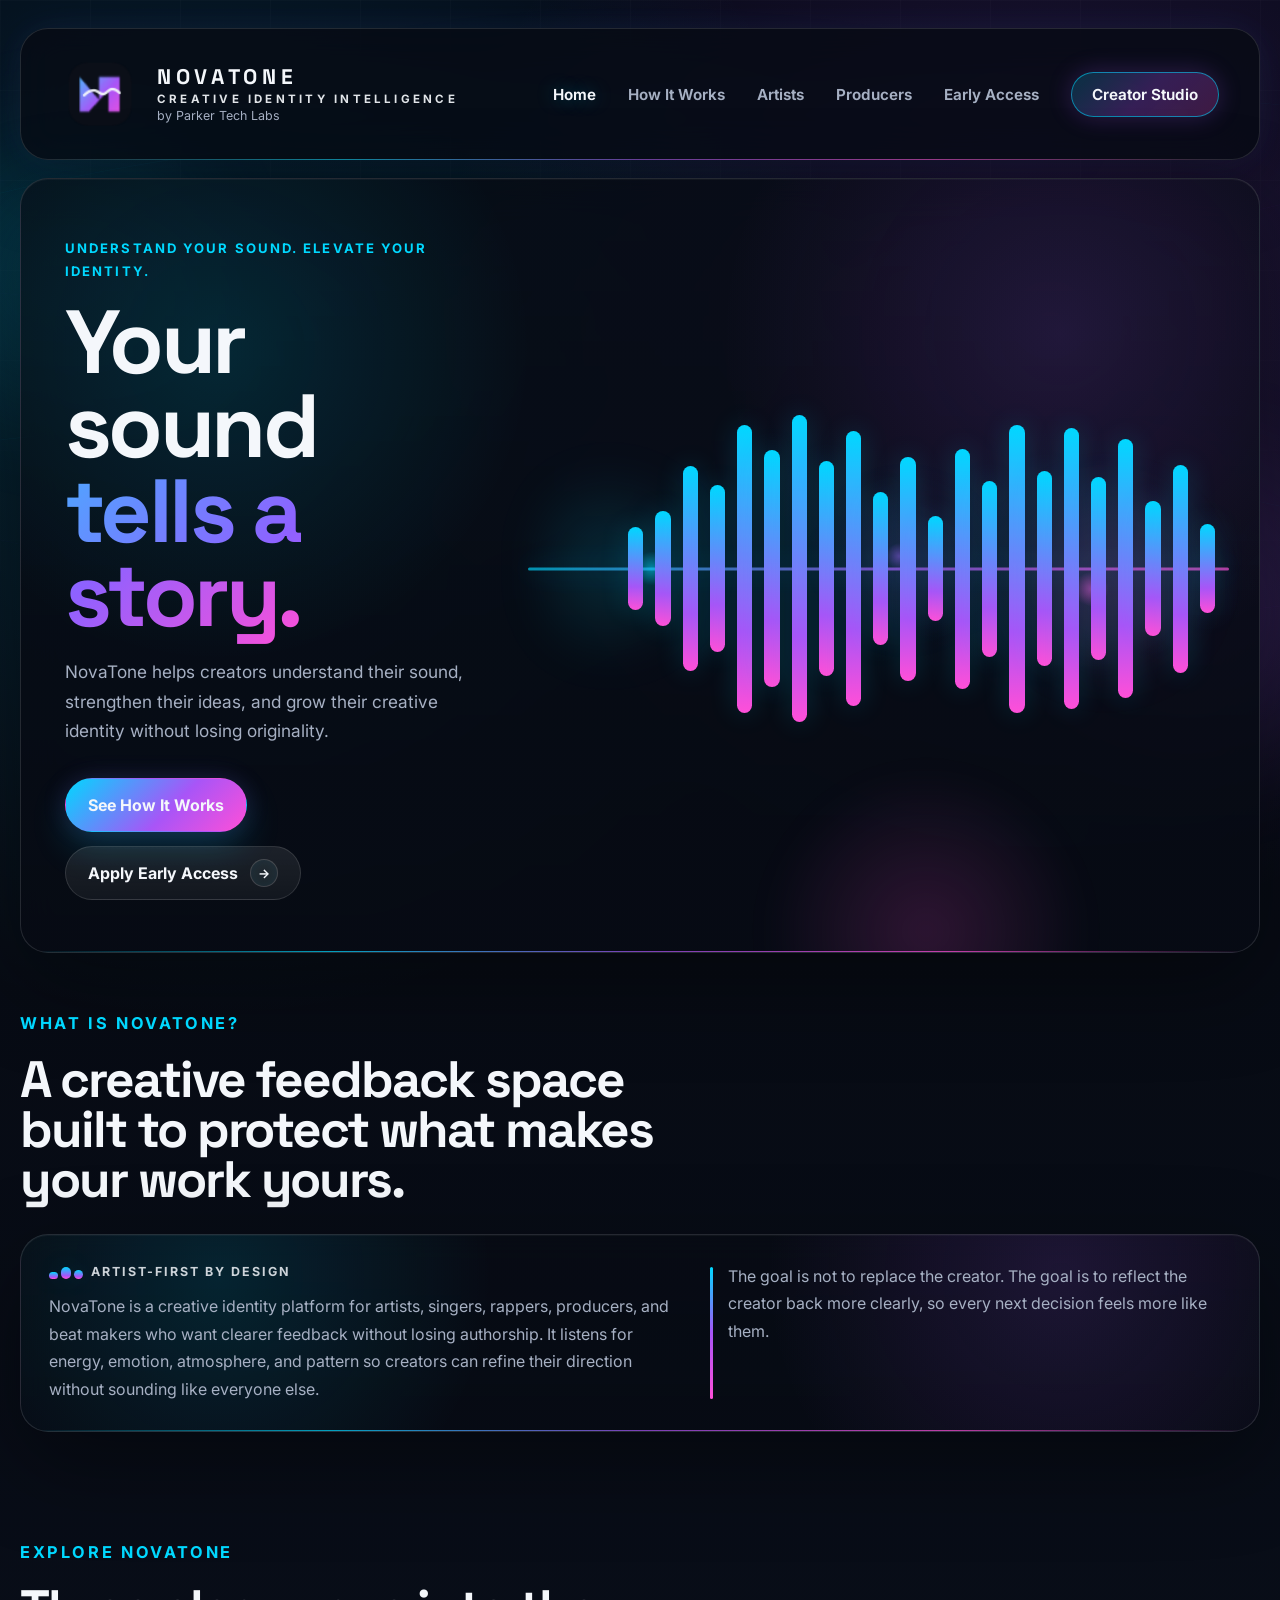
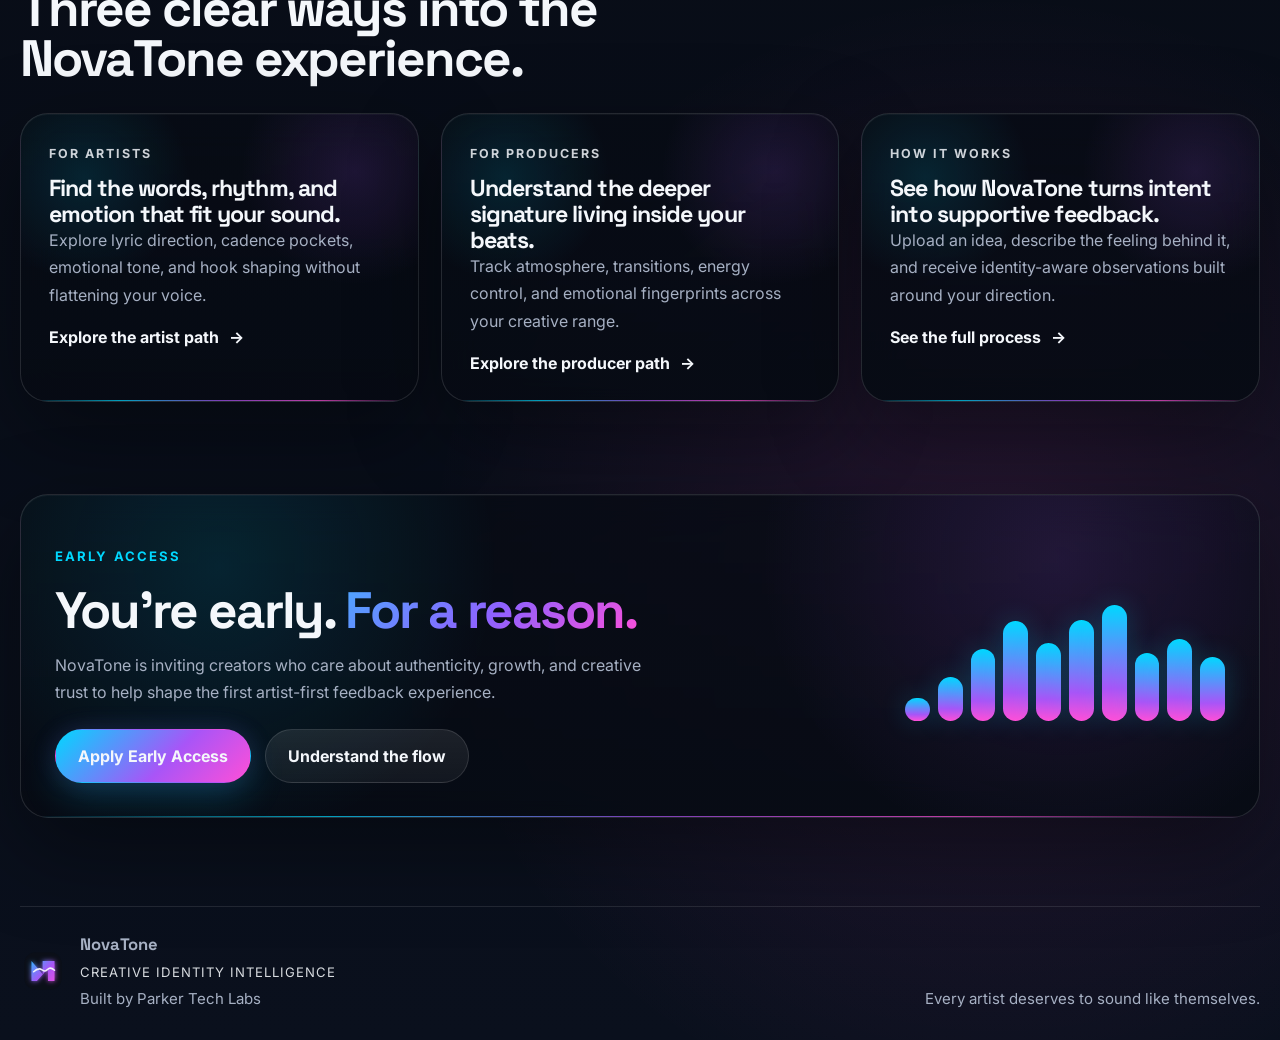
==== public/index.html @ b9816bee "Move deployable site into public root" ====
<!DOCTYPE html>
<html lang="en">
<head>
  <meta charset="UTF-8">
  <meta name="viewport" content="width=device-width, initial-scale=1.0">
  <meta
    name="description"
    content="NovaTone helps creators understand their sound, strengthen their ideas, and grow their creative identity without losing originality."
  >
  <title>NovaTone | Creative Identity Intelligence</title>
  <link rel="icon" type="image/svg+xml" href="assets/novatone-mark.svg">
  <link rel="preconnect" href="https://fonts.googleapis.com">
  <link rel="preconnect" href="https://fonts.gstatic.com" crossorigin>
  <link
    href="https://fonts.googleapis.com/css2?family=Inter:wght@400;500;600;700&family=Space+Grotesk:wght@400;500;700&family=Plus+Jakarta+Sans:wght@400;500;600;700&display=swap"
    rel="stylesheet"
  >
  <link rel="stylesheet" href="css/styles.css">
</head>
<body>
  <div class="page-shell">
    <div class="ambient ambient-one"></div>
    <div class="ambient ambient-two"></div>
    <div class="grid-glow"></div>
    <div class="ambient-lines"></div>

    <header class="nt-header">
      <div class="nt-header-inner">
        <a href="index.html" class="nt-brand">
          <img src="assets/novatone-logo.png" alt="NovaTone logo" class="nt-logo">
          <div class="nt-brand-copy">
            <span class="nt-wordmark">NovaTone</span>
            <span class="nt-tagline">Creative Identity Intelligence</span>
            <span class="nt-built">by Parker Tech Labs</span>
          </div>
        </a>

        <button class="nt-menu-toggle" aria-label="Open navigation" aria-expanded="false">
          <span></span>
          <span></span>
          <span></span>
        </button>

        <nav class="nt-nav">
          <a href="index.html" class="is-active" aria-current="page">Home</a>
          <a href="how-it-works.html">How It Works</a>
          <a href="artists.html">Artists</a>
          <a href="producers.html">Producers</a>
          <a href="early-access.html">Early Access</a>
          <a href="creator-studio.html" class="nt-nav-cta">Creator Studio</a>
        </nav>
      </div>
    </header>

    <div class="nt-shell">
      <section class="nt-hero">
        <div class="nt-hero-copy reveal">
          <p class="eyebrow">UNDERSTAND YOUR SOUND. ELEVATE YOUR IDENTITY.</p>
          <h1>Your sound <span>tells a story.</span></h1>
          <p class="nt-hero-body">
            NovaTone helps creators understand their sound, strengthen their ideas,
            and grow their creative identity without losing originality.
          </p>
          <div class="nt-hero-actions">
            <a class="button button-primary" href="how-it-works.html">See How It Works</a>
            <a class="button button-secondary nt-secondary-action" href="early-access.html">
              <span>Apply Early Access</span>
              <span class="nt-play-icon" aria-hidden="true">→</span>
            </a>
          </div>
        </div>

        <div class="nt-wave-bg" aria-hidden="true">
          <div class="nt-wave-ribbon"></div>
          <div class="nt-wave-bars">
            <span class="wave-bar" data-base="34"></span>
            <span class="wave-bar" data-base="46"></span>
            <span class="wave-bar" data-base="72"></span>
            <span class="wave-bar" data-base="55"></span>
            <span class="wave-bar" data-base="88"></span>
            <span class="wave-bar" data-base="66"></span>
            <span class="wave-bar" data-base="93"></span>
            <span class="wave-bar" data-base="58"></span>
            <span class="wave-bar" data-base="81"></span>
            <span class="wave-bar" data-base="49"></span>
            <span class="wave-bar" data-base="76"></span>
            <span class="wave-bar" data-base="43"></span>
            <span class="wave-bar" data-base="84"></span>
            <span class="wave-bar" data-base="61"></span>
            <span class="wave-bar" data-base="90"></span>
            <span class="wave-bar" data-base="56"></span>
            <span class="wave-bar" data-base="79"></span>
            <span class="wave-bar" data-base="47"></span>
            <span class="wave-bar" data-base="74"></span>
            <span class="wave-bar" data-base="40"></span>
            <span class="wave-bar" data-base="69"></span>
            <span class="wave-bar" data-base="37"></span>
          </div>
        </div>
      </section>
    </div>

    <main>
      <section class="nt-section" id="what-is-novatone">
        <div class="nt-section-heading reveal">
          <p class="eyebrow">What Is NovaTone?</p>
          <h2>A creative feedback space built to protect what makes your work yours.</h2>
        </div>

        <div class="nt-card nt-intro-card interactive-card reveal">
          <div>
            <div class="nt-kicker">
              <span class="nt-wave-chip" aria-hidden="true">
                <span></span>
                <span></span>
                <span></span>
              </span>
              Artist-first by design
            </div>
            <p>
              NovaTone is a creative identity platform for artists, singers,
              rappers, producers, and beat makers who want clearer feedback
              without losing authorship. It listens for energy, emotion,
              atmosphere, and pattern so creators can refine their direction
              without sounding like everyone else.
            </p>
          </div>
          <div class="nt-quote">
            <p>
              The goal is not to replace the creator. The goal is to reflect the
              creator back more clearly, so every next decision feels more like
              them.
            </p>
          </div>
        </div>
      </section>

      <section class="nt-section">
        <div class="nt-section-heading reveal">
          <p class="eyebrow">Explore NovaTone</p>
          <h2>Three clear ways into the NovaTone experience.</h2>
        </div>

        <div class="nt-grid three-up">
          <article class="nt-card interactive-card reveal">
            <div class="nt-kicker">For Artists</div>
            <h3>Find the words, rhythm, and emotion that fit your sound.</h3>
            <p>
              Explore lyric direction, cadence pockets, emotional tone, and hook
              shaping without flattening your voice.
            </p>
            <a href="artists.html" class="nt-link-row">Explore the artist path <span aria-hidden="true">→</span></a>
          </article>

          <article class="nt-card interactive-card reveal">
            <div class="nt-kicker">For Producers</div>
            <h3>Understand the deeper signature living inside your beats.</h3>
            <p>
              Track atmosphere, transitions, energy control, and emotional
              fingerprints across your creative range.
            </p>
            <a href="producers.html" class="nt-link-row">Explore the producer path <span aria-hidden="true">→</span></a>
          </article>

          <article class="nt-card interactive-card reveal">
            <div class="nt-kicker">How It Works</div>
            <h3>See how NovaTone turns intent into supportive feedback.</h3>
            <p>
              Upload an idea, describe the feeling behind it, and receive
              identity-aware observations built around your direction.
            </p>
            <a href="how-it-works.html" class="nt-link-row">See the full process <span aria-hidden="true">→</span></a>
          </article>
        </div>
      </section>

      <section class="nt-section">
        <div class="nt-home-cta reveal">
          <div class="nt-home-cta-copy">
            <p class="eyebrow">Early Access</p>
            <h2>You’re early. <span>For a reason.</span></h2>
            <p>
              NovaTone is inviting creators who care about authenticity, growth,
              and creative trust to help shape the first artist-first feedback
              experience.
            </p>
            <div class="nt-home-cta-actions">
              <a href="early-access.html" class="button button-primary">Apply Early Access</a>
              <a href="how-it-works.html" class="button button-secondary">Understand the flow</a>
            </div>
          </div>

          <div class="nt-mini-wave" aria-hidden="true">
            <span data-base="26"></span>
            <span data-base="42"></span>
            <span data-base="58"></span>
            <span data-base="74"></span>
            <span data-base="52"></span>
            <span data-base="68"></span>
            <span data-base="80"></span>
            <span data-base="48"></span>
            <span data-base="64"></span>
            <span data-base="56"></span>
          </div>
        </div>
      </section>
    </main>

    <footer class="nt-footer">
      <div class="footer-lockup">
        <img src="assets/novatone-mark.svg" alt="">
        <div class="footer-copy">
          <p class="footer-brand">NovaTone</p>
          <p class="footer-tagline">Creative Identity Intelligence</p>
          <p class="footer-meta">Built by Parker Tech Labs</p>
        </div>
      </div>
      <p class="footer-note">Every artist deserves to sound like themselves.</p>
    </footer>
  </div>

  <script src="js/main.js"></script>
</body>
</html>
---- public/css/styles.css ----
:root {
  color-scheme: dark;
  --cyan: #00d8ff;
  --purple: #a855f7;
  --magenta: #ff4fd8;
  --bg: #070b14;
  --bg-soft: #0b0f18;
  --panel: rgba(7, 11, 20, 0.72);
  --panel-strong: rgba(10, 15, 28, 0.88);
  --panel-soft: rgba(255, 255, 255, 0.06);
  --text: #f4f7fb;
  --muted: #a6b0c3;
  --line: rgba(255, 255, 255, 0.1);
  --line-strong: rgba(0, 216, 255, 0.28);
  --radius-xl: 32px;
  --radius-lg: 28px;
  --radius-md: 20px;
  --radius-sm: 14px;
  --shadow: 0 30px 90px rgba(0, 0, 0, 0.38);
  --shadow-soft: 0 20px 60px rgba(0, 0, 0, 0.3);
  --max-width: 1440px;
  --content-width: 1240px;
}

* {
  box-sizing: border-box;
}

html {
  scroll-behavior: smooth;
}

body {
  margin: 0;
  min-width: 320px;
  font-family: "Inter", "Plus Jakarta Sans", sans-serif;
  color: var(--text);
  background:
    radial-gradient(circle at 16% 14%, rgba(0, 216, 255, 0.14), transparent 26%),
    radial-gradient(circle at 82% 12%, rgba(168, 85, 247, 0.18), transparent 24%),
    radial-gradient(circle at 78% 82%, rgba(255, 79, 216, 0.12), transparent 24%),
    linear-gradient(180deg, #060915 0%, #070b14 36%, #0a101d 100%);
}

body.menu-open {
  overflow: hidden;
}

a {
  color: inherit;
  text-decoration: none;
}

button,
input,
textarea,
select {
  font: inherit;
}

button,
a,
input,
textarea,
select {
  -webkit-tap-highlight-color: transparent;
}

img {
  display: block;
  max-width: 100%;
}

.page-shell {
  position: relative;
  overflow: hidden;
}

.ambient,
.grid-glow,
.ambient-lines {
  position: fixed;
  pointer-events: none;
  z-index: 0;
  will-change: transform;
}

.ambient {
  border-radius: 50%;
}

.ambient-one {
  top: 5rem;
  left: -8rem;
  width: 24rem;
  height: 24rem;
  background: radial-gradient(circle, rgba(0, 216, 255, 0.18), transparent 72%);
  filter: blur(34px);
}

.ambient-two {
  right: -8rem;
  bottom: 5rem;
  width: 26rem;
  height: 26rem;
  background: radial-gradient(circle, rgba(168, 85, 247, 0.2), transparent 70%);
  filter: blur(34px);
}

.grid-glow {
  inset: 0;
  background-image:
    linear-gradient(rgba(255, 255, 255, 0.018) 1px, transparent 1px),
    linear-gradient(90deg, rgba(255, 255, 255, 0.018) 1px, transparent 1px);
  background-size: 90px 90px;
  mask-image: linear-gradient(180deg, rgba(0, 0, 0, 0.92), transparent 94%);
}

.ambient-lines {
  inset: 0;
  opacity: 0.42;
  background:
    radial-gradient(58% 24% at 50% 16%, rgba(0, 216, 255, 0.08), transparent 72%),
    radial-gradient(40% 18% at 52% 56%, rgba(255, 79, 216, 0.08), transparent 72%);
}

.ambient-lines::before,
.ambient-lines::after {
  content: "";
  position: absolute;
  left: -10%;
  right: -10%;
  height: 180px;
  border-radius: 50%;
  border-top: 1px solid rgba(0, 216, 255, 0.1);
  border-bottom: 1px solid rgba(168, 85, 247, 0.08);
}

.ambient-lines::before {
  top: 12%;
  transform: rotate(-4deg);
}

.ambient-lines::after {
  top: 48%;
  transform: rotate(3deg);
}

.nt-header,
.nt-section,
.nt-footer,
main {
  position: relative;
  z-index: 1;
}

.nt-header {
  width: min(var(--max-width), calc(100% - 40px));
  margin: 28px auto 0;
}

.nt-header-inner {
  position: relative;
  min-height: 96px;
  display: flex;
  align-items: center;
  justify-content: space-between;
  gap: 32px;
  padding: 26px 40px;
  border-radius: 28px;
  background: rgba(7, 11, 20, 0.78);
  border: 1px solid rgba(255, 255, 255, 0.12);
  backdrop-filter: blur(20px);
  box-shadow:
    0 24px 70px rgba(0, 0, 0, 0.35),
    0 0 38px rgba(0, 216, 255, 0.05),
    0 0 42px rgba(168, 85, 247, 0.08);
}

.nt-header-inner::after {
  content: "";
  position: absolute;
  left: 28px;
  right: 28px;
  bottom: -1px;
  height: 1px;
  background: linear-gradient(90deg, transparent, var(--cyan), var(--purple), var(--magenta), transparent);
  opacity: 0.55;
}

.nt-brand {
  display: flex;
  align-items: center;
  gap: 18px;
  min-width: 290px;
}

.nt-logo {
  width: 78px;
  height: 78px;
  object-fit: contain;
  flex-shrink: 0;
}

.nt-brand-copy {
  display: flex;
  flex-direction: column;
  justify-content: center;
  line-height: 1.05;
}

.nt-wordmark {
  font-family: "Space Grotesk", sans-serif;
  font-size: 1.32rem;
  font-weight: 800;
  letter-spacing: 0.22em;
  text-transform: uppercase;
}

.nt-tagline {
  margin-top: 5px;
  font-size: 0.72rem;
  font-weight: 700;
  letter-spacing: 0.28em;
  text-transform: uppercase;
  color: rgba(244, 247, 251, 0.92);
}

.nt-built {
  margin-top: 4px;
  font-size: 0.78rem;
  color: var(--muted);
}

.nt-menu-toggle {
  display: none;
}

.nt-nav {
  display: flex;
  align-items: center;
  justify-content: flex-end;
  gap: 32px;
  margin-left: auto;
}

.nt-nav a {
  color: var(--muted);
  font-size: 0.95rem;
  font-weight: 650;
  transition: color 180ms ease, text-shadow 180ms ease, transform 180ms ease;
}

.nt-nav a:hover,
.nt-nav a:focus-visible,
.nt-nav a.is-active,
.nt-nav a[aria-current="page"] {
  color: var(--text);
  text-shadow: 0 0 18px rgba(0, 216, 255, 0.35);
}

.nt-nav-cta {
  padding: 12px 20px;
  border-radius: 999px;
  color: var(--text) !important;
  border: 1px solid rgba(0, 216, 255, 0.55);
  background: linear-gradient(135deg, rgba(0, 216, 255, 0.18), rgba(168, 85, 247, 0.28), rgba(255, 79, 216, 0.22));
  box-shadow: 0 0 24px rgba(168, 85, 247, 0.24);
}

.nt-nav-cta:hover,
.nt-nav-cta:focus-visible {
  transform: translateY(-2px);
}

main {
  width: min(var(--content-width), calc(100% - 40px));
  margin: 0 auto;
}

.nt-shell {
  width: min(var(--max-width), calc(100% - 40px));
  margin: 0 auto;
  position: relative;
  z-index: 1;
}

.eyebrow,
.nt-section-label {
  margin: 0 0 18px;
  color: var(--cyan);
  font-size: 0.82rem;
  font-weight: 700;
  letter-spacing: 0.16em;
  text-transform: uppercase;
}

h1,
h2,
h3 {
  margin: 0;
  font-family: "Space Grotesk", sans-serif;
  letter-spacing: -0.04em;
  color: var(--text);
}

h1 {
  line-height: 0.94;
}

h2 {
  line-height: 0.98;
}

p,
li {
  margin: 0;
  color: var(--muted);
  line-height: 1.72;
}

.button,
.nt-cta {
  display: inline-flex;
  align-items: center;
  justify-content: center;
  min-height: 54px;
  padding: 0 22px;
  border-radius: 999px;
  border: 1px solid transparent;
  font-weight: 700;
  transition:
    transform 180ms ease,
    box-shadow 180ms ease,
    border-color 180ms ease,
    background-color 180ms ease;
}

.button:hover,
.button:focus-visible,
.nt-cta:hover,
.nt-cta:focus-visible {
  transform: translateY(-2px);
}

.button-primary,
.nt-cta-primary {
  background: linear-gradient(135deg, var(--cyan), var(--purple) 58%, var(--magenta));
  box-shadow:
    0 16px 36px rgba(0, 216, 255, 0.18),
    0 0 26px rgba(168, 85, 247, 0.14);
}

.button-secondary,
.nt-cta-secondary {
  border-color: rgba(255, 255, 255, 0.12);
  background:
    linear-gradient(180deg, rgba(255, 255, 255, 0.06), rgba(255, 255, 255, 0.02)),
    rgba(255, 255, 255, 0.03);
}

.nt-card,
.nt-page-hero,
.nt-hero,
.nt-home-cta,
.nt-form-shell,
.nt-timeline,
.nt-trust-band {
  border: 1px solid rgba(255, 255, 255, 0.12);
  background:
    radial-gradient(circle at 16% 22%, rgba(0, 216, 255, 0.12), transparent 26%),
    radial-gradient(circle at 84% 20%, rgba(168, 85, 247, 0.14), transparent 28%),
    linear-gradient(180deg, rgba(7, 11, 20, 0.82), rgba(7, 11, 20, 0.94));
  backdrop-filter: blur(18px);
  box-shadow:
    var(--shadow),
    inset 0 1px 0 rgba(255, 255, 255, 0.04);
}

.nt-card {
  position: relative;
  padding: 28px;
  border-radius: var(--radius-lg);
  overflow: hidden;
}

.nt-card::after,
.nt-page-hero::after,
.nt-hero::after,
.nt-home-cta::after,
.nt-form-shell::after,
.nt-timeline::after {
  content: "";
  position: absolute;
  left: 0;
  right: 0;
  bottom: 0;
  height: 1px;
  background: linear-gradient(90deg, transparent, var(--cyan), var(--purple), var(--magenta), transparent);
  opacity: 0.72;
}

.nt-section {
  padding: 92px 0 0;
}

.nt-section:first-child {
  padding-top: 42px;
}

.nt-section-heading {
  max-width: 40rem;
  margin-bottom: 28px;
}

.nt-section-heading h2 {
  font-size: clamp(2rem, 4vw, 3.2rem);
}

.nt-section-heading p {
  margin-top: 14px;
  font-size: 1.02rem;
}

.nt-grid {
  display: grid;
  gap: 22px;
}

.nt-grid.three-up {
  grid-template-columns: repeat(3, minmax(0, 1fr));
}

.nt-grid.two-up {
  grid-template-columns: repeat(2, minmax(0, 1fr));
}

.nt-card h3 {
  font-size: 1.45rem;
  line-height: 1.12;
}

.nt-card p + p,
.nt-card ul,
.nt-card .button,
.nt-card .nt-cta {
  margin-top: 16px;
}

.nt-card ul {
  padding-left: 1.1rem;
}

.nt-card li + li {
  margin-top: 8px;
}

.nt-kicker {
  display: inline-flex;
  align-items: center;
  gap: 8px;
  margin-bottom: 14px;
  color: rgba(244, 247, 251, 0.84);
  font-size: 0.78rem;
  font-weight: 700;
  letter-spacing: 0.16em;
  text-transform: uppercase;
}

.nt-wave-chip {
  width: 34px;
  height: 14px;
  display: inline-flex;
  align-items: end;
  gap: 3px;
}

.nt-wave-chip span,
.wave-bar,
.nt-mini-wave span {
  flex: 1 1 0;
  min-width: 4px;
  border-radius: 999px;
  background: linear-gradient(180deg, var(--cyan), var(--purple) 72%, var(--magenta));
  box-shadow: 0 0 28px rgba(0, 216, 255, 0.2);
  transition: height 380ms ease;
}

.nt-wave-chip span:nth-child(1) {
  height: 48%;
}

.nt-wave-chip span:nth-child(2) {
  height: 86%;
}

.nt-wave-chip span:nth-child(3) {
  height: 60%;
}

.nt-hero {
  position: relative;
  min-height: 500px;
  display: grid;
  grid-template-columns: minmax(320px, 0.72fr) minmax(0, 1.28fr);
  gap: 32px;
  align-items: center;
  margin-top: 18px;
  padding: 58px 44px 52px;
  border-radius: var(--radius-lg);
  overflow: hidden;
}

.nt-hero::before {
  content: "";
  position: absolute;
  inset: auto 14% -18% auto;
  width: 320px;
  height: 320px;
  border-radius: 50%;
  background: radial-gradient(circle, rgba(255, 79, 216, 0.16), transparent 72%);
  filter: blur(16px);
}

.nt-hero-copy,
.nt-wave-bg,
.nt-page-hero-copy,
.nt-page-hero-visual {
  position: relative;
  z-index: 1;
}

.nt-hero-copy {
  max-width: 36rem;
}

.nt-hero-copy h1 {
  max-width: 8.4ch;
  font-size: clamp(3.8rem, 7vw, 5.9rem);
}

.nt-hero-copy h1 span,
.nt-page-hero-copy h1 span,
.nt-home-cta-copy h2 span,
.nt-gradient-text {
  background: linear-gradient(135deg, #4ba9ff, #8f61ff 52%, #ff4fd8);
  -webkit-background-clip: text;
  background-clip: text;
  color: transparent;
}

.nt-hero-body {
  max-width: 31rem;
  margin-top: 20px;
  font-size: 1.08rem;
}

.nt-hero-actions {
  display: flex;
  flex-wrap: wrap;
  gap: 14px;
  margin-top: 32px;
}

.nt-secondary-action {
  gap: 12px;
}

.nt-play-icon {
  width: 28px;
  height: 28px;
  display: inline-flex;
  align-items: center;
  justify-content: center;
  border-radius: 50%;
  border: 1px solid rgba(255, 255, 255, 0.16);
  background: rgba(255, 255, 255, 0.04);
  box-shadow: inset 0 0 16px rgba(0, 216, 255, 0.08);
  font-size: 0.8rem;
}

.nt-wave-bg,
.nt-page-hero-visual {
  min-height: 320px;
}

.nt-wave-bg::before,
.nt-page-hero-visual::before {
  content: "";
  position: absolute;
  inset: 8% 0 6% 6%;
  background:
    radial-gradient(circle at 10% 48%, rgba(0, 216, 255, 0.16), transparent 16%),
    radial-gradient(circle at 54% 46%, rgba(168, 85, 247, 0.15), transparent 18%),
    radial-gradient(circle at 84% 54%, rgba(255, 79, 216, 0.18), transparent 18%);
  filter: blur(24px);
}

.nt-wave-ribbon,
.nt-wave-bars,
.nt-page-wave,
.nt-page-wave-bars {
  position: absolute;
  inset: 0;
}

.nt-wave-ribbon::before,
.nt-page-wave::before {
  content: "";
  position: absolute;
  left: 4%;
  right: -2%;
  top: 50%;
  height: 3px;
  transform: translateY(-50%);
  border-radius: 999px;
  background: linear-gradient(90deg, rgba(0, 216, 255, 0.8), rgba(168, 85, 247, 0.88), rgba(255, 79, 216, 0.84));
  box-shadow:
    0 0 26px rgba(0, 216, 255, 0.34),
    0 0 36px rgba(168, 85, 247, 0.18);
  opacity: 0.82;
}

.nt-wave-ribbon::after,
.nt-page-wave::after {
  content: "";
  position: absolute;
  inset: 18% 0 18% 4%;
  background:
    radial-gradient(circle at 18% 50%, rgba(0, 216, 255, 0.72), transparent 3%),
    radial-gradient(circle at 54% 44%, rgba(168, 85, 247, 0.64), transparent 3.4%),
    radial-gradient(circle at 82% 60%, rgba(255, 79, 216, 0.7), transparent 3%);
  opacity: 0.72;
}

.nt-wave-bars,
.nt-page-wave-bars {
  left: 18%;
  right: 0;
  display: flex;
  align-items: center;
  justify-content: space-between;
  gap: clamp(6px, 1vw, 12px);
}

.wave-bar,
.nt-page-wave-bars span {
  width: clamp(3px, 0.42vw, 6px);
  min-width: clamp(3px, 0.42vw, 6px);
  height: 44%;
}

.nt-page-hero {
  position: relative;
  display: grid;
  grid-template-columns: minmax(320px, 0.82fr) minmax(280px, 0.92fr);
  gap: 30px;
  align-items: center;
  margin-top: 28px;
  padding: 42px;
  border-radius: var(--radius-lg);
  overflow: hidden;
}

.nt-page-hero-copy h1 {
  max-width: 10ch;
  font-size: clamp(3rem, 6vw, 4.8rem);
}

.nt-page-hero-copy p {
  max-width: 34rem;
  margin-top: 18px;
  font-size: 1.05rem;
}

.nt-page-hero-note {
  position: relative;
  z-index: 1;
  padding: 22px;
  border-radius: 24px;
  border: 1px solid rgba(255, 255, 255, 0.1);
  background: rgba(255, 255, 255, 0.04);
  box-shadow: inset 0 1px 0 rgba(255, 255, 255, 0.04);
}

.nt-page-hero-note p + p {
  margin-top: 10px;
}

.nt-page-hero-note strong {
  color: var(--text);
}

.nt-intro-card {
  display: grid;
  grid-template-columns: 1.1fr 0.9fr;
  gap: 24px;
  align-items: stretch;
}

.nt-quote {
  position: relative;
  padding-left: 18px;
}

.nt-quote::before {
  content: "";
  position: absolute;
  left: 0;
  top: 0.25rem;
  bottom: 0.25rem;
  width: 3px;
  border-radius: 999px;
  background: linear-gradient(180deg, var(--cyan), var(--purple), var(--magenta));
}

.nt-link-row {
  display: flex;
  align-items: center;
  gap: 10px;
  margin-top: 18px;
  color: var(--text);
  font-weight: 700;
}

.nt-home-cta {
  position: relative;
  display: grid;
  grid-template-columns: minmax(0, 1fr) 320px;
  gap: 26px;
  align-items: center;
  padding: 34px;
  border-radius: var(--radius-lg);
  overflow: hidden;
}

.nt-home-cta-copy h2 {
  font-size: clamp(2.2rem, 4vw, 3.4rem);
}

.nt-home-cta-copy p {
  max-width: 38rem;
  margin-top: 16px;
}

.nt-home-cta-actions {
  display: flex;
  gap: 14px;
  flex-wrap: wrap;
  margin-top: 22px;
}

.nt-mini-wave {
  display: flex;
  align-items: end;
  gap: 8px;
  height: 130px;
}

.nt-mini-wave span {
  width: 8px;
  min-width: 8px;
}

.nt-page-list {
  display: grid;
  gap: 16px;
}

.nt-page-list-item {
  display: grid;
  grid-template-columns: 58px 1fr;
  gap: 18px;
  align-items: start;
}

.nt-page-index {
  width: 58px;
  height: 58px;
  display: grid;
  place-items: center;
  border-radius: 18px;
  border: 1px solid rgba(255, 255, 255, 0.1);
  background: rgba(255, 255, 255, 0.04);
  color: var(--text);
  font-weight: 800;
}

.nt-page-list-item h3 {
  font-size: 1.3rem;
}

.nt-timeline {
  position: relative;
  padding: 28px;
  border-radius: var(--radius-lg);
  overflow: hidden;
}

.nt-timeline-track {
  display: grid;
  grid-template-columns: repeat(5, minmax(0, 1fr));
  gap: 16px;
  position: relative;
}

.nt-timeline-track::before {
  content: "";
  position: absolute;
  left: 2%;
  right: 2%;
  top: 25px;
  height: 2px;
  background: linear-gradient(90deg, rgba(0, 216, 255, 0.4), rgba(168, 85, 247, 0.42), rgba(255, 79, 216, 0.42));
  opacity: 0.7;
}

.nt-timeline-node {
  position: relative;
  padding-top: 52px;
}

.nt-timeline-node::before {
  content: "";
  position: absolute;
  top: 16px;
  left: 0;
  width: 20px;
  height: 20px;
  border-radius: 50%;
  background: linear-gradient(135deg, var(--cyan), var(--purple), var(--magenta));
  box-shadow: 0 0 22px rgba(168, 85, 247, 0.22);
}

.nt-timeline-node strong {
  display: block;
  color: var(--text);
  margin-bottom: 8px;
}

.nt-form-shell {
  position: relative;
  padding: 32px;
  border-radius: var(--radius-lg);
  overflow: hidden;
}

.nt-form-grid {
  display: grid;
  grid-template-columns: repeat(2, minmax(0, 1fr));
  gap: 18px;
}

.nt-field {
  display: grid;
  gap: 10px;
}

.nt-field.is-full {
  grid-column: 1 / -1;
}

.nt-field span {
  color: rgba(244, 247, 251, 0.92);
  font-size: 0.96rem;
  font-weight: 600;
}

input,
textarea,
select {
  width: 100%;
  padding: 16px 18px;
  border-radius: 18px;
  border: 1px solid rgba(255, 255, 255, 0.12);
  background:
    linear-gradient(180deg, rgba(255, 255, 255, 0.06), rgba(255, 255, 255, 0.03)),
    rgba(255, 255, 255, 0.03);
  color: var(--text);
  outline: none;
  backdrop-filter: blur(10px);
  transition: border-color 180ms ease, box-shadow 180ms ease;
}

textarea {
  min-height: 128px;
  resize: vertical;
}

input:focus,
textarea:focus,
select:focus {
  border-color: rgba(0, 216, 255, 0.34);
  box-shadow:
    0 0 0 4px rgba(0, 216, 255, 0.08),
    0 0 18px rgba(168, 85, 247, 0.08);
}

.option-row {
  display: flex;
  flex-wrap: wrap;
  gap: 10px;
}

.option-pill {
  padding: 12px 14px;
  border: 1px solid rgba(255, 255, 255, 0.12);
  border-radius: 999px;
  background: rgba(255, 255, 255, 0.045);
  color: var(--text);
  cursor: pointer;
  transition:
    transform 180ms ease,
    border-color 180ms ease,
    box-shadow 180ms ease,
    background-color 180ms ease;
}

.option-pill:hover,
.option-pill:focus-visible,
.option-pill.is-selected {
  transform: translateY(-2px);
  border-color: rgba(255, 79, 216, 0.28);
  background: rgba(255, 79, 216, 0.09);
  box-shadow: 0 16px 34px rgba(0, 0, 0, 0.28);
}

.consent-row {
  display: flex;
  align-items: flex-start;
  gap: 12px;
  margin-top: 22px;
}

.nt-form-block {
  margin-top: 20px;
}

.consent-row input {
  width: 18px;
  height: 18px;
  margin-top: 2px;
  padding: 0;
}

.form-feedback {
  min-height: 24px;
  margin-top: 16px;
  color: #ffb8d9;
  font-size: 0.95rem;
}

.form-feedback.is-success {
  color: rgba(148, 255, 227, 0.94);
}

.nt-success-panel {
  display: none;
  margin-top: 22px;
  padding: 24px;
  border-radius: 24px;
  border: 1px solid rgba(0, 216, 255, 0.16);
  background: rgba(255, 255, 255, 0.035);
}

.nt-success-panel.is-visible {
  display: block;
}

.nt-form-actions {
  margin-top: 18px;
}

.nt-success-next {
  margin-top: 12px;
}

.nt-interview-column {
  display: grid;
  gap: 14px;
}

.nt-footer {
  width: min(var(--content-width), calc(100% - 40px));
  margin: 88px auto 28px;
  padding: 24px 0 0;
  display: flex;
  justify-content: space-between;
  align-items: end;
  gap: 24px;
  border-top: 1px solid rgba(255, 255, 255, 0.1);
}

.footer-lockup {
  display: inline-flex;
  align-items: center;
  gap: 14px;
}

.footer-lockup img {
  width: 46px;
  height: 46px;
}

.footer-copy {
  display: flex;
  flex-direction: column;
  gap: 2px;
}

.footer-brand {
  font-family: "Space Grotesk", sans-serif;
  font-size: 1.04rem;
  font-weight: 800;
}

.footer-tagline {
  color: rgba(244, 247, 251, 0.88);
  font-size: 0.82rem;
  letter-spacing: 0.08em;
  text-transform: uppercase;
}

.footer-meta,
.footer-note {
  color: var(--muted);
  font-size: 0.94rem;
}

.reveal {
  opacity: 0;
  transform: translateY(28px);
  transition: opacity 620ms ease, transform 620ms ease;
}

.reveal.is-visible {
  opacity: 1;
  transform: translateY(0);
}

.interactive-card {
  transition:
    transform 220ms ease,
    border-color 220ms ease,
    box-shadow 220ms ease;
}

.interactive-card:hover,
.interactive-card:focus-within {
  border-color: rgba(0, 216, 255, 0.22);
  box-shadow:
    0 28px 72px rgba(0, 0, 0, 0.52),
    0 0 34px rgba(168, 85, 247, 0.08);
}

@keyframes floatParticle {
  0% {
    transform: translate3d(0, 0, 0) scale(0.94);
    opacity: 0.14;
  }
  20% {
    opacity: 0.58;
  }
  50% {
    transform: translate3d(10px, -18px, 0) scale(1.04);
    opacity: 0.72;
  }
  100% {
    transform: translate3d(-8px, -42px, 0) scale(0.9);
    opacity: 0.08;
  }
}

@media (max-width: 1180px) {
  .nt-header-inner {
    padding: 20px 26px;
  }

  .nt-hero,
  .nt-page-hero {
    grid-template-columns: 1fr;
  }

  .nt-wave-bg,
  .nt-page-hero-visual {
    min-height: 260px;
  }

  .nt-home-cta {
    grid-template-columns: 1fr;
  }
}

@media (max-width: 980px) {
  .nt-grid.three-up,
  .nt-grid.two-up,
  .nt-form-grid,
  .nt-timeline-track,
  .nt-intro-card {
    grid-template-columns: 1fr;
  }

  .nt-timeline-track::before {
    display: none;
  }

  .nt-timeline-node {
    padding-top: 44px;
  }
}

@media (max-width: 820px) {
  .nt-header {
    width: min(calc(100% - 24px), var(--max-width));
  }

  .nt-header-inner {
    min-height: 84px;
    padding: 16px 18px;
    gap: 18px;
  }

  .nt-brand {
    min-width: 0;
    gap: 12px;
  }

  .nt-logo {
    width: 64px;
    height: 64px;
  }

  .nt-wordmark {
    font-size: 1.1rem;
    letter-spacing: 0.16em;
  }

  .nt-tagline {
    letter-spacing: 0.14em;
  }

  .nt-menu-toggle {
    margin-left: auto;
    width: 48px;
    height: 48px;
    display: inline-flex;
    align-items: center;
    justify-content: center;
    flex-direction: column;
    gap: 4px;
    border: 0;
    border-radius: 16px;
    background: rgba(255, 255, 255, 0.04);
    cursor: pointer;
  }

  .nt-menu-toggle span {
    width: 18px;
    height: 2px;
    display: block;
    border-radius: 999px;
    background: linear-gradient(90deg, var(--cyan), var(--purple));
  }

  .nt-nav {
    position: absolute;
    top: calc(100% + 12px);
    right: 0;
    left: 0;
    display: none;
    flex-direction: column;
    align-items: stretch;
    gap: 10px;
    padding: 16px;
    border-radius: 22px;
    background: rgba(7, 11, 20, 0.94);
    border: 1px solid rgba(255, 255, 255, 0.1);
    backdrop-filter: blur(18px);
    box-shadow: 0 24px 60px rgba(0, 0, 0, 0.32);
  }

  .nt-nav.is-open {
    display: flex;
  }

  .nt-nav a {
    width: 100%;
    text-align: center;
    padding: 12px 14px;
    border-radius: 14px;
    background: rgba(255, 255, 255, 0.03);
  }

  main,
  .nt-footer,
  .nt-shell {
    width: min(calc(100% - 24px), var(--content-width));
  }

  .nt-hero,
  .nt-page-hero,
  .nt-home-cta,
  .nt-form-shell {
    padding: 28px 22px;
  }

  .nt-hero-actions,
  .nt-home-cta-actions {
    flex-direction: column;
    align-items: stretch;
  }
}

@media (max-width: 640px) {
  .nt-header {
    width: min(calc(100% - 20px), var(--max-width));
    margin-top: 16px;
  }

  main,
  .nt-footer,
  .nt-shell {
    width: min(calc(100% - 20px), var(--content-width));
  }

  .nt-logo {
    width: 56px;
    height: 56px;
  }

  .nt-tagline {
    font-size: 0.64rem;
    letter-spacing: 0.1em;
  }

  .nt-built {
    font-size: 0.72rem;
  }

  .nt-hero-copy h1,
  .nt-page-hero-copy h1 {
    font-size: clamp(2.8rem, 10vw, 4.4rem);
  }

  .nt-footer {
    flex-direction: column;
    align-items: flex-start;
  }
}

@media (prefers-reduced-motion: reduce) {
  html {
    scroll-behavior: auto;
  }

  *,
  *::before,
  *::after {
    animation: none !important;
    transition: none !important;
  }

  .reveal {
    opacity: 1;
    transform: none;
  }
}
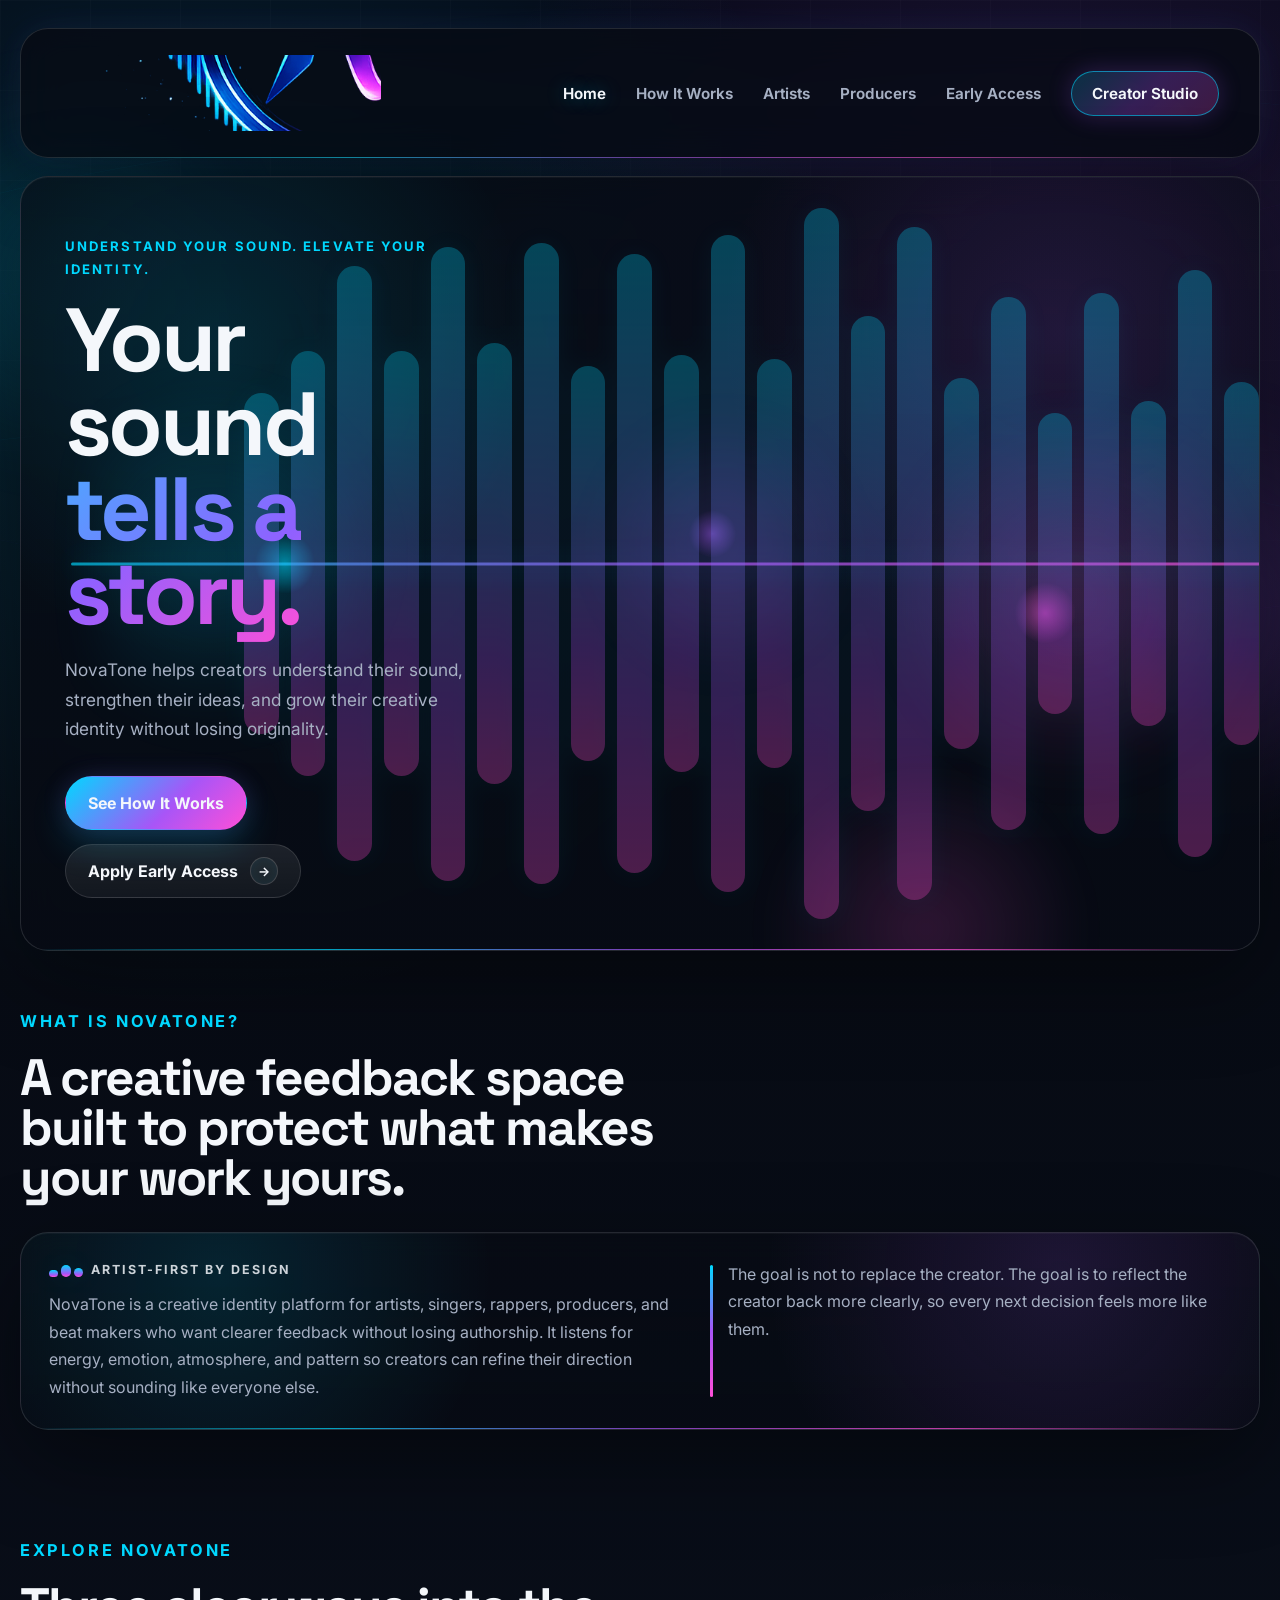
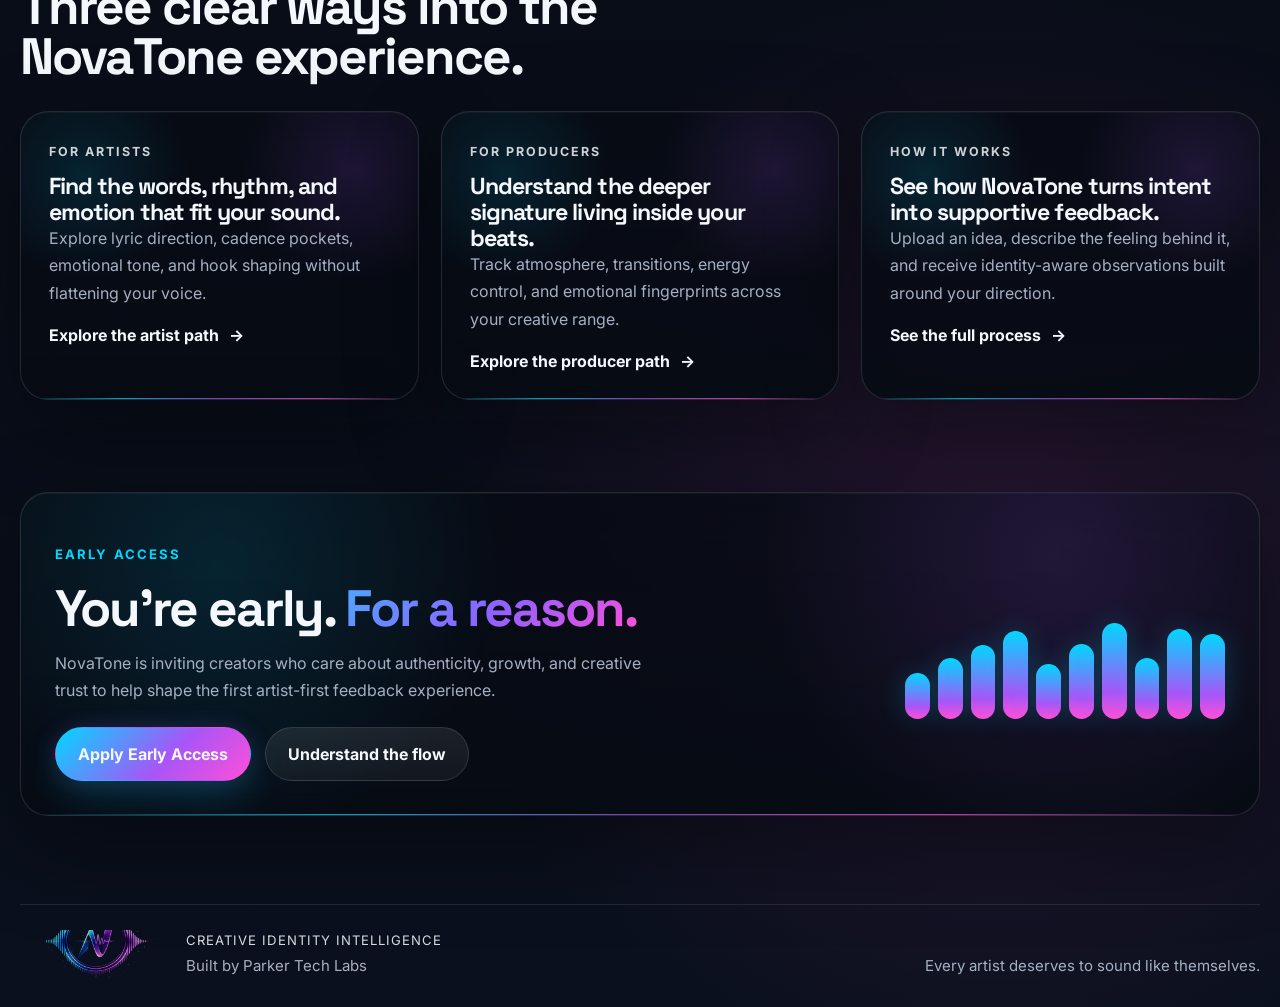
==== commit cf36d038: "Add creator profile persistence and studio shell updates" ====
--- a/public/index.html
+++ b/public/index.html
@@ -8,7 +8,7 @@
     content="NovaTone helps creators understand their sound, strengthen their ideas, and grow their creative identity without losing originality."
   >
   <title>NovaTone | Creative Identity Intelligence</title>
-  <link rel="icon" type="image/svg+xml" href="assets/novatone-mark.svg">
+  <link rel="icon" type="image/png" href="assets/branding/novatone-logo.png">
   <link rel="preconnect" href="https://fonts.googleapis.com">
   <link rel="preconnect" href="https://fonts.gstatic.com" crossorigin>
   <link
@@ -26,13 +26,12 @@
 
     <header class="nt-header">
       <div class="nt-header-inner">
-        <a href="index.html" class="nt-brand">
-          <img src="assets/novatone-logo.png" alt="NovaTone logo" class="nt-logo">
-          <div class="nt-brand-copy">
-            <span class="nt-wordmark">NovaTone</span>
-            <span class="nt-tagline">Creative Identity Intelligence</span>
-            <span class="nt-built">by Parker Tech Labs</span>
-          </div>
+        <a href="index.html" class="nt-brand-crop" aria-label="NovaTone home">
+          <img
+            src="assets/branding/novatone-logo.png"
+            alt="NovaTone"
+            class="nt-brand-crop-img"
+          />
         </a>
 
         <button class="nt-menu-toggle" aria-label="Open navigation" aria-expanded="false">
@@ -208,9 +207,8 @@
 
     <footer class="nt-footer">
       <div class="footer-lockup">
-        <img src="assets/novatone-mark.svg" alt="">
+        <img src="assets/branding/novatone-logo.png" alt="NovaTone" class="nt-footer-logo">
         <div class="footer-copy">
-          <p class="footer-brand">NovaTone</p>
           <p class="footer-tagline">Creative Identity Intelligence</p>
           <p class="footer-meta">Built by Parker Tech Labs</p>
         </div>
--- a/public/css/styles.css
+++ b/public/css/styles.css
@@ -161,7 +161,7 @@
 
 .nt-header-inner {
   position: relative;
-  min-height: 96px;
+  min-height: 88px;
   display: flex;
   align-items: center;
   justify-content: space-between;
@@ -191,45 +191,23 @@
 .nt-brand {
   display: flex;
   align-items: center;
-  gap: 18px;
-  min-width: 290px;
-}
-
-.nt-logo {
-  width: 78px;
-  height: 78px;
+  justify-content: flex-start;
+  width: clamp(260px, 26vw, 420px);
+  height: 72px;
+  flex-shrink: 0;
+  text-decoration: none;
+  overflow: visible;
+}
+
+.nt-brand-logo {
+  width: 100%;
+  max-width: 420px;
+  max-height: 68px;
+  height: auto;
   object-fit: contain;
-  flex-shrink: 0;
-}
-
-.nt-brand-copy {
-  display: flex;
-  flex-direction: column;
-  justify-content: center;
-  line-height: 1.05;
-}
-
-.nt-wordmark {
-  font-family: "Space Grotesk", sans-serif;
-  font-size: 1.32rem;
-  font-weight: 800;
-  letter-spacing: 0.22em;
-  text-transform: uppercase;
-}
-
-.nt-tagline {
-  margin-top: 5px;
-  font-size: 0.72rem;
-  font-weight: 700;
-  letter-spacing: 0.28em;
-  text-transform: uppercase;
-  color: rgba(244, 247, 251, 0.92);
-}
-
-.nt-built {
-  margin-top: 4px;
-  font-size: 0.78rem;
-  color: var(--muted);
+  object-position: left center;
+  display: block;
+  user-select: none;
 }
 
 .nt-menu-toggle {
@@ -239,8 +217,7 @@
 .nt-nav {
   display: flex;
   align-items: center;
-  justify-content: flex-end;
-  gap: 32px;
+  gap: 30px;
   margin-left: auto;
 }
 
@@ -532,6 +509,8 @@
 
 .nt-hero-copy {
   max-width: 36rem;
+  position: relative;
+  z-index: 2;
 }
 
 .nt-hero-copy h1 {
@@ -582,6 +561,12 @@
 .nt-wave-bg,
 .nt-page-hero-visual {
   min-height: 320px;
+}
+
+.nt-wave-bg {
+  position: absolute;
+  inset: 0;
+  z-index: 1;
 }
 
 .nt-wave-bg::before,
@@ -643,6 +628,13 @@
   gap: clamp(6px, 1vw, 12px);
 }
 
+.nt-wave-bars,
+.hero-wave-bars {
+  opacity: 0.28;
+  pointer-events: none;
+  z-index: 0;
+}
+
 .wave-bar,
 .nt-page-wave-bars span {
   width: clamp(3px, 0.42vw, 6px);
@@ -997,21 +989,21 @@
   gap: 14px;
 }
 
-.footer-lockup img {
-  width: 46px;
-  height: 46px;
+.nt-footer-logo {
+  display: block;
+  width: 152px;
+  height: 48px;
+  object-fit: cover;
+  object-position: center;
+  user-select: none;
+  opacity: 0.82;
+  filter: saturate(0.82) brightness(0.96);
 }
 
 .footer-copy {
   display: flex;
   flex-direction: column;
   gap: 2px;
-}
-
-.footer-brand {
-  font-family: "Space Grotesk", sans-serif;
-  font-size: 1.04rem;
-  font-weight: 800;
 }
 
 .footer-tagline {
@@ -1076,7 +1068,6 @@
     padding: 20px 26px;
   }
 
-  .nt-hero,
   .nt-page-hero {
     grid-template-columns: 1fr;
   }
@@ -1118,25 +1109,6 @@
     min-height: 84px;
     padding: 16px 18px;
     gap: 18px;
-  }
-
-  .nt-brand {
-    min-width: 0;
-    gap: 12px;
-  }
-
-  .nt-logo {
-    width: 64px;
-    height: 64px;
-  }
-
-  .nt-wordmark {
-    font-size: 1.1rem;
-    letter-spacing: 0.16em;
-  }
-
-  .nt-tagline {
-    letter-spacing: 0.14em;
   }
 
   .nt-menu-toggle {
@@ -1223,20 +1195,6 @@
     width: min(calc(100% - 20px), var(--content-width));
   }
 
-  .nt-logo {
-    width: 56px;
-    height: 56px;
-  }
-
-  .nt-tagline {
-    font-size: 0.64rem;
-    letter-spacing: 0.1em;
-  }
-
-  .nt-built {
-    font-size: 0.72rem;
-  }
-
   .nt-hero-copy h1,
   .nt-page-hero-copy h1 {
     font-size: clamp(2.8rem, 10vw, 4.4rem);
@@ -1245,6 +1203,17 @@
   .nt-footer {
     flex-direction: column;
     align-items: flex-start;
+  }
+}
+
+@media (max-width: 768px) {
+  .nt-brand {
+    width: clamp(210px, 60vw, 300px);
+    height: 58px;
+  }
+
+  .nt-brand-logo {
+    max-height: 54px;
   }
 }
 
@@ -1265,3 +1234,36 @@
     transform: none;
   }
 }
+
+.nt-brand-crop {
+  width: 320px !important;
+  height: 76px !important;
+  overflow: hidden !important;
+  display: flex !important;
+  align-items: center !important;
+  justify-content: flex-start !important;
+  flex: 0 0 320px !important;
+}
+
+.nt-brand-crop-img {
+  width: 520px !important;
+  max-width: none !important;
+  height: auto !important;
+  object-fit: contain !important;
+  transform: translateX(-82px) translateY(-8px) scale(1.45) !important;
+  transform-origin: left center !important;
+  display: block !important;
+}
+
+@media (max-width: 768px) {
+  .nt-brand-crop {
+    width: 240px !important;
+    height: 62px !important;
+    flex-basis: 240px !important;
+  }
+
+  .nt-brand-crop-img {
+    width: 430px !important;
+    transform: translateX(-72px) translateY(-6px) scale(1.35) !important;
+  }
+}
